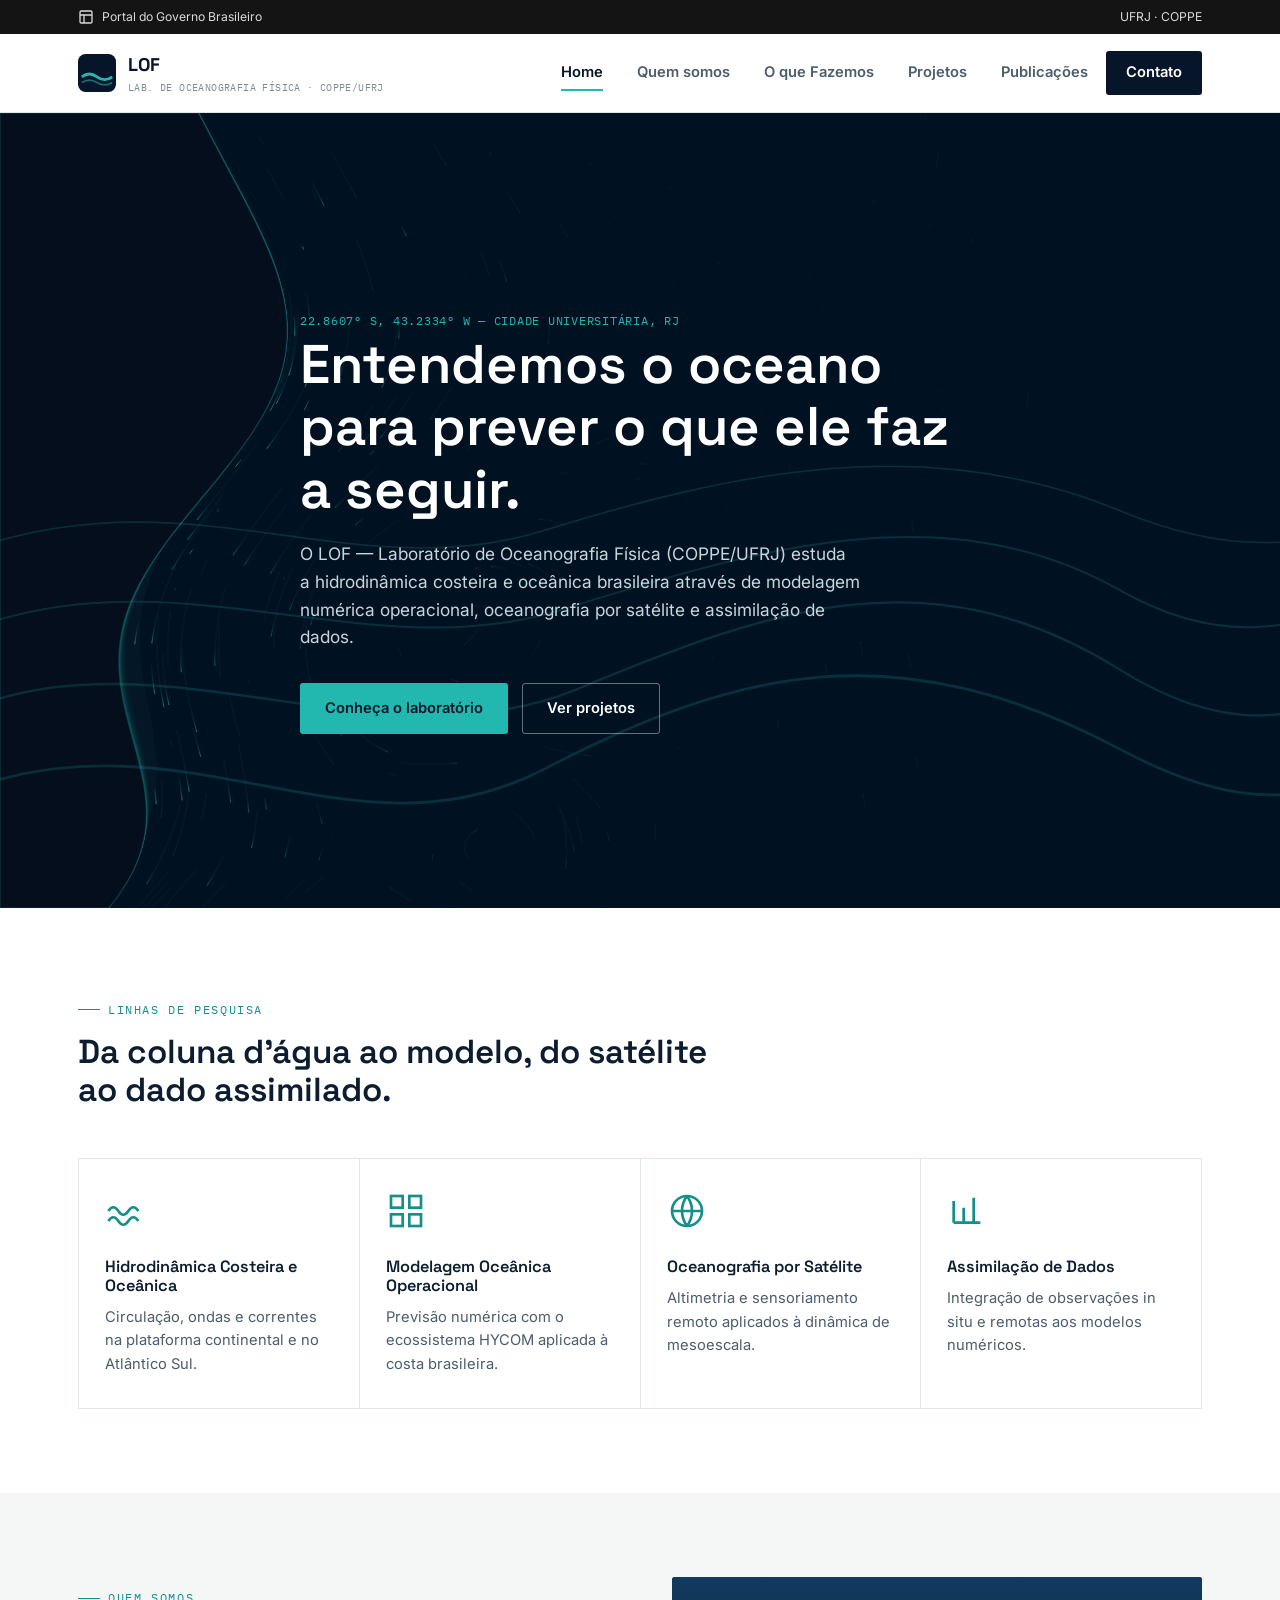
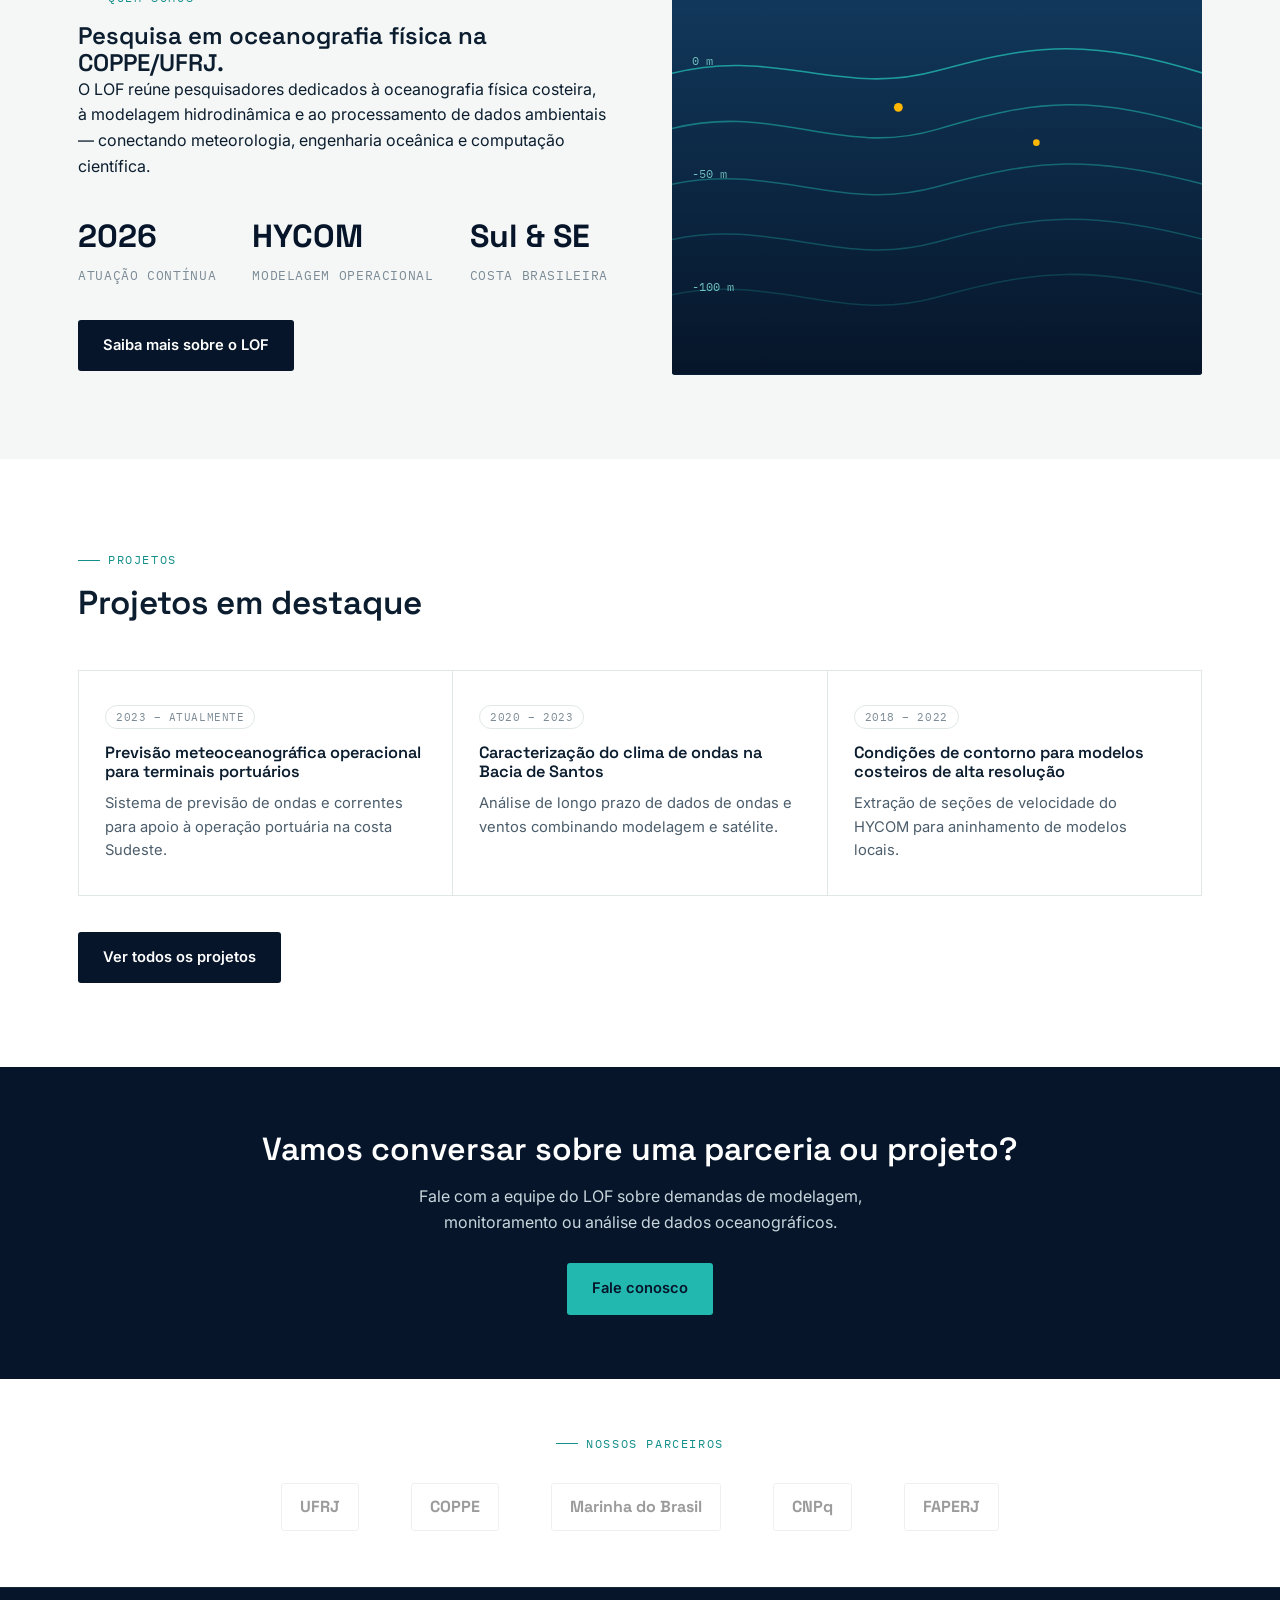
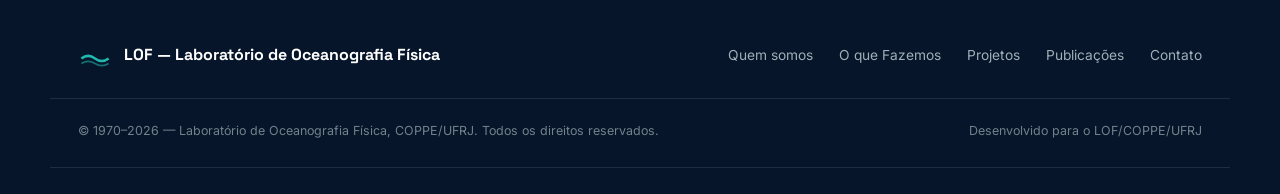
==== index.html @ 7132e327 "Initial commit of main website files" ====
<!DOCTYPE html>
<html lang="pt-BR">
<head>
  <meta charset="UTF-8" />
  <meta name="viewport" content="width=device-width, initial-scale=1.0" />
  <link rel="icon" href="data:image/svg+xml,%3Csvg xmlns='http://www.w3.org/2000/svg' viewBox='0 0 100 100'%3E%3Crect width='100' height='100' rx='16' fill='%23061529'/%3E%3Cpath d='M10 60 Q30 45 50 60 T90 60' stroke='%2322b8b0' stroke-width='7' fill='none'/%3E%3Cpath d='M10 75 Q30 62 50 75 T90 75' stroke='%2322b8b0' stroke-width='5' fill='none' opacity='.6'/%3E%3C/svg%3E" />
  <link rel="preconnect" href="https://fonts.googleapis.com">
  <link rel="preconnect" href="https://fonts.gstatic.com" crossorigin>
  <link href="https://fonts.googleapis.com/css2?family=Space+Grotesk:wght@500;600;700&family=Inter:wght@400;500;600&family=IBM+Plex+Mono:wght@400;500&display=swap" rel="stylesheet">
  <link rel="stylesheet" href="styles.css" />
  <title>LOF &mdash; Laborat&oacute;rio de Oceanografia F&iacute;sica | COPPE/UFRJ</title>
  <meta name="description" content="LOF - Laborat&oacute;rio de Oceanografia F&iacute;sica da COPPE/UFRJ: hidrodin&acirc;mica costeira, modelagem HYCOM, altimetria por sat&eacute;lite e assimila&ccedil;&atilde;o de dados." />
</head>
<body>
  <div class="gov-bar">
    <div class="container">
      <a href="https://www.gov.br/pt-br" target="_blank" rel="noopener">
        <svg viewBox="0 0 24 24" fill="none" stroke="currentColor" stroke-width="2"><rect x="3" y="3" width="18" height="18" rx="2"/><path d="M3 9h18M9 21V9"/></svg>
        Portal do Governo Brasileiro
      </a>
      <span>UFRJ &middot; COPPE</span>
    </div>
  </div>
  <header class="navbar">
    <div class="container">
      <a href="index.html" class="brand">
        <svg class="mark" viewBox="0 0 40 40" fill="none" xmlns="http://www.w3.org/2000/svg">
        <rect width="40" height="40" rx="8" fill="#061529"/>
        <path d="M4 24 Q12 18 20 24 T36 24" stroke="#22b8b0" stroke-width="3" fill="none"/>
        <path d="M4 30 Q12 25 20 30 T36 30" stroke="#22b8b0" stroke-width="2" fill="none" opacity=".55"/>
      </svg>
        <span>LOF<small>Lab. de Oceanografia Física &middot; COPPE/UFRJ</small></span>
      </a>
      <nav class="nav-links" id="nav-links">
        <a href="index.html" class="active">Home</a>
        <a href="quem-somos.html">Quem somos</a>
        <a href="o-que-fazemos.html">O que Fazemos</a>
        <a href="projetos.html">Projetos</a>
        <a href="publicacoes.html">Publicações</a>
        <a href="#" class="nav-cta" data-open-contact>Contato</a>
      </nav>
      <button class="menu-toggle" id="menu-toggle" aria-label="Abrir menu" aria-expanded="false">
        <span></span><span></span><span></span>
      </button>
    </div>
  </header>
  <section class="hero">
    <canvas data-current-field aria-hidden="true"></canvas>
    <svg class="contours" viewBox="0 0 800 400" preserveAspectRatio="none" xmlns="http://www.w3.org/2000/svg">
        <path d="M-20 340 C 120 300, 220 380, 340 330 S 560 260, 700 320 S 860 300, 900 330" stroke="#22b8b0" stroke-width="1.4" fill="none"/>
        <path d="M-20 300 C 100 260, 240 330, 360 290 S 580 220, 700 280 S 860 260, 900 290" stroke="#22b8b0" stroke-width="1.2" fill="none"/>
        <path d="M-20 260 C 110 220, 230 280, 350 250 S 590 190, 700 240 S 860 220, 900 250" stroke="#22b8b0" stroke-width="1" fill="none"/>
        <path d="M-20 220 C 120 180, 220 240, 340 210 S 580 160, 700 200 S 860 190, 900 210" stroke="#22b8b0" stroke-width=".8" fill="none"/>
      </svg>
    <div class="container">
      <div class="hero-inner">
        <span class="coord">22.8607&deg; S, 43.2334&deg; W &mdash; CIDADE UNIVERSIT&Aacute;RIA, RJ</span>
        <h1>Entendemos o oceano para prever o que ele faz a seguir.</h1>
        <p class="lead">O LOF &mdash; Laborat&oacute;rio de Oceanografia F&iacute;sica (COPPE/UFRJ) estuda a hidrodin&acirc;mica costeira e oce&acirc;nica brasileira atrav&eacute;s de modelagem num&eacute;rica operacional, oceanografia por sat&eacute;lite e assimila&ccedil;&atilde;o de dados.</p>
        <div class="btn-row">
          <a href="quem-somos.html" class="btn btn-primary">Conhe&ccedil;a o laborat&oacute;rio</a>
          <a href="projetos.html" class="btn btn-ghost">Ver projetos</a>
        </div>
      </div>
    </div>
  </section>

  <section>
    <div class="container">
      <div class="section-head">
        <span class="eyebrow">Linhas de pesquisa</span>
        <h2>Da coluna d&rsquo;&aacute;gua ao modelo, do sat&eacute;lite ao dado assimilado.</h2>
      </div>
      <div class="grid">
        <div class="card">
          <svg class="icon" viewBox="0 0 24 24" fill="none" stroke="currentColor" stroke-width="1.6"><path d="M2 12c2-3 4-3 6 0s4 3 6 0 4-3 6 0"/><path d="M2 18c2-3 4-3 6 0s4 3 6 0 4-3 6 0"/></svg>
          <h3>Hidrodin&acirc;mica Costeira e Oce&acirc;nica</h3>
          <p>Circula&ccedil;&atilde;o, ondas e correntes na plataforma continental e no Atl&acirc;ntico Sul.</p>
        </div>
        <div class="card">
          <svg class="icon" viewBox="0 0 24 24" fill="none" stroke="currentColor" stroke-width="1.6"><rect x="3" y="3" width="7" height="7"/><rect x="14" y="3" width="7" height="7"/><rect x="3" y="14" width="7" height="7"/><rect x="14" y="14" width="7" height="7"/></svg>
          <h3>Modelagem Oce&acirc;nica Operacional</h3>
          <p>Previs&atilde;o num&eacute;rica com o ecossistema HYCOM aplicada &agrave; costa brasileira.</p>
        </div>
        <div class="card">
          <svg class="icon" viewBox="0 0 24 24" fill="none" stroke="currentColor" stroke-width="1.6"><circle cx="12" cy="12" r="9"/><path d="M3 12h18M12 3a15 15 0 0 1 0 18M12 3a15 15 0 0 0 0 18"/></svg>
          <h3>Oceanografia por Sat&eacute;lite</h3>
          <p>Altimetria e sensoriamento remoto aplicados &agrave; din&acirc;mica de mesoescala.</p>
        </div>
        <div class="card">
          <svg class="icon" viewBox="0 0 24 24" fill="none" stroke="currentColor" stroke-width="1.6"><path d="M4 19V6M10 19V10M16 19V4M4 19h16"/></svg>
          <h3>Assimila&ccedil;&atilde;o de Dados</h3>
          <p>Integra&ccedil;&atilde;o de observa&ccedil;&otilde;es in situ e remotas aos modelos num&eacute;ricos.</p>
        </div>
      </div>
    </div>
  </section>

  <section class="section-alt">
    <div class="container">
      <div class="split">
        <div>
          <span class="eyebrow">Quem somos</span>
          <h2>Pesquisa em oceanografia f&iacute;sica na COPPE/UFRJ.</h2>
          <p>O LOF re&uacute;ne pesquisadores dedicados &agrave; oceanografia f&iacute;sica costeira, &agrave; modelagem hidrodin&acirc;mica e ao processamento de dados ambientais &mdash; conectando meteorologia, engenharia oce&acirc;nica e computa&ccedil;&atilde;o cient&iacute;fica.</p>
          <div class="stat-row">
            <div class="stat"><b data-year>2026</b><span>Atua&ccedil;&atilde;o cont&iacute;nua</span></div>
            <div class="stat"><b>HYCOM</b><span>Modelagem operacional</span></div>
            <div class="stat"><b>Sul &amp; SE</b><span>Costa Brasileira</span></div>
          </div>
          <div class="btn-row" style="margin-top:32px;">
            <a href="quem-somos.html" class="btn btn-dark">Saiba mais sobre o LOF</a>
          </div>
        </div>
        <div class="depth-figure"><svg viewBox="0 0 480 360" xmlns="http://www.w3.org/2000/svg">
        <defs>
          <linearGradient id="depthGrad" x1="0" y1="0" x2="0" y2="1">
            <stop offset="0" stop-color="#123a5e"/>
            <stop offset="1" stop-color="#061529"/>
          </linearGradient>
        </defs>
        <rect width="480" height="360" fill="url(#depthGrad)"/>
        <g fill="none" stroke="#22b8b0" stroke-width="1.4" opacity=".8">
          <path d="M-10 90 C 90 60,150 110,240 85 S 380 55,490 90"/>
          <path d="M-10 140 C 90 110,150 165,240 138 S 380 105,490 140" opacity=".7"/>
          <path d="M-10 190 C 90 165,150 215,240 190 S 380 160,490 190" opacity=".55"/>
          <path d="M-10 240 C 90 215,150 265,240 240 S 380 210,490 240" opacity=".4"/>
          <path d="M-10 290 C 90 265,150 315,240 290 S 380 260,490 290" opacity=".28"/>
        </g>
        <g fill="#ffb703">
          <circle cx="205" cy="118" r="4"/>
          <circle cx="330" cy="150" r="3"/>
        </g>
        <g font-family="IBM Plex Mono, monospace" font-size="11" fill="#7fd8d2" opacity=".85">
          <text x="18" y="80">0 m</text>
          <text x="18" y="182">-50 m</text>
          <text x="18" y="284">-100 m</text>
        </g>
      </svg></div>
      </div>
    </div>
  </section>

  <section>
    <div class="container">
      <div class="section-head">
        <span class="eyebrow">Projetos</span>
        <h2>Projetos em destaque</h2>
      </div>
      <div class="grid grid-3">
        <div class="card">
          <span class="tag">2023 &ndash; atualmente</span>
          <h3 style="margin-top:16px;">Previs&atilde;o meteoceanogr&aacute;fica operacional para terminais portu&aacute;rios</h3>
          <p>Sistema de previs&atilde;o de ondas e correntes para apoio &agrave; opera&ccedil;&atilde;o portu&aacute;ria na costa Sudeste.</p>
        </div>
        <div class="card">
          <span class="tag">2020 &ndash; 2023</span>
          <h3 style="margin-top:16px;">Caracteriza&ccedil;&atilde;o do clima de ondas na Bacia de Santos</h3>
          <p>An&aacute;lise de longo prazo de dados de ondas e ventos combinando modelagem e sat&eacute;lite.</p>
        </div>
        <div class="card">
          <span class="tag">2018 &ndash; 2022</span>
          <h3 style="margin-top:16px;">Condi&ccedil;&otilde;es de contorno para modelos costeiros de alta resolu&ccedil;&atilde;o</h3>
          <p>Extra&ccedil;&atilde;o de se&ccedil;&otilde;es de velocidade do HYCOM para aninhamento de modelos locais.</p>
        </div>
      </div>
      <div class="btn-row" style="margin-top:36px;">
        <a href="projetos.html" class="btn btn-dark">Ver todos os projetos</a>
      </div>
    </div>
  </section>

  <section class="cta-band">
    <div class="container">
      <h2>Vamos conversar sobre uma parceria ou projeto?</h2>
      <p>Fale com a equipe do LOF sobre demandas de modelagem, monitoramento ou an&aacute;lise de dados oceanogr&aacute;ficos.</p>
      <div class="btn-row">
        <a href="#" class="btn btn-primary" data-open-contact>Fale conosco</a>
      </div>
    </div>
  </section>

  <section class="partners">
    <div class="container">
      <span class="eyebrow">Nossos parceiros</span>
      <div class="partner-row">
        <span class="plogo">UFRJ</span>
        <span class="plogo">COPPE</span>
        <span class="plogo">Marinha do Brasil</span>
        <span class="plogo">CNPq</span>
        <span class="plogo">FAPERJ</span>
      </div>
    </div>
  </section>
  <footer class="footer">
    <div class="container">
      <a href="index.html" class="flogo">
        <svg class="mark" viewBox="0 0 40 40" fill="none" xmlns="http://www.w3.org/2000/svg">
        <rect width="40" height="40" rx="8" fill="#061529"/>
        <path d="M4 24 Q12 18 20 24 T36 24" stroke="#22b8b0" stroke-width="3" fill="none"/>
        <path d="M4 30 Q12 25 20 30 T36 30" stroke="#22b8b0" stroke-width="2" fill="none" opacity=".55"/>
      </svg>
        LOF &mdash; Laboratório de Oceanografia Física
      </a>
      <nav class="footer-links">
        <a href="quem-somos.html">Quem somos</a>
        <a href="o-que-fazemos.html">O que Fazemos</a>
        <a href="projetos.html">Projetos</a>
        <a href="publicacoes.html">Publicações</a>
        <a href="#" data-open-contact>Contato</a>
      </nav>
    </div>
    <div class="container footer-bottom">
      <span>&copy; 1970&ndash;<span data-year>2026</span> &mdash; Laboratório de Oceanografia Física, COPPE/UFRJ. Todos os direitos reservados.</span>
      <span>Desenvolvido para o LOF/COPPE/UFRJ</span>
    </div>
  </footer>
  <div class="drawer-backdrop" id="drawer-backdrop"></div>
  <aside class="drawer" id="contact-drawer" role="dialog" aria-modal="true" aria-labelledby="drawer-title">
    <div class="drawer-scroll">
      <div class="drawer-header">
        <h2 id="drawer-title">Fale Conosco</h2>
        <button type="button" class="drawer-close" id="drawer-close" aria-label="Fechar contato"><svg viewBox="0 0 24 24" fill="none" stroke="currentColor" stroke-width="1.8"><path d="M6 6l12 12M18 6L6 18"/></svg></button>
      </div>

      <div class="drawer-body">
        <div class="contact-line"><svg viewBox="0 0 24 24" fill="none" stroke="currentColor" stroke-width="1.8"><path d="M3 6h18v12H3z"/><path d="M3 7l9 6 9-6"/></svg><span>lof@oceanica.ufrj.br</span></div>
        <div class="contact-line"><svg viewBox="0 0 24 24" fill="none" stroke="currentColor" stroke-width="1.8"><path d="M6 3h4l2 5-2.5 1.5a11 11 0 0 0 5 5L16 12l5 2v4a2 2 0 0 1-2 2A16 16 0 0 1 4 5a2 2 0 0 1 2-2z"/></svg><span>+55 21 XXXXX-XXXX</span></div>
        <div class="contact-line"><svg viewBox="0 0 24 24" fill="none" stroke="currentColor" stroke-width="1.8"><path d="M12 21s7-7.2 7-12a7 7 0 1 0-14 0c0 4.8 7 12 7 12z"/><circle cx="12" cy="9" r="2.4"/></svg><span>Av. Athos da Silveira Ramos, Centro de Tecnologia, Bloco C, Sala 209 Mezanino &ndash; Cidade Universit&aacute;ria &ndash; Ilha do Fund&atilde;o<br/>Rio de Janeiro / RJ &ndash; Brasil &ndash; CEP 21941-611</span></div>

        <div class="map-embed-wrap">
          <iframe class="map-embed" loading="lazy" referrerpolicy="no-referrer-when-downgrade"
            src="https://www.google.com/maps?q=COPPE+UFRJ+Cidade+Universit%C3%A1ria+Ilha+do+Fund%C3%A3o+Rio+de+Janeiro&output=embed"
            title="Mapa de localiza&ccedil;&atilde;o do LOF &mdash; COPPE/UFRJ"></iframe>
        </div>
        OBS: TEM QUE CRIAR O LOF NO GOOGLE MAPS.

        <div class="drawer-partners">
          <span class="eyebrow">Nossos parceiros</span>
          <div class="partner-row">
            <span class="plogo">UFRJ</span>
            <span class="plogo">COPPE</span>
            <span class="plogo">Marinha</span>
            <span class="plogo">CNPq</span>
            <span class="plogo">FAPERJ</span>
          </div>
        </div>
      </div>
    </div>
  </aside>
  <script src="script.js"></script>
</body>
</html>
---- styles.css ----
/* =========================================================
   LOF — Laboratório de Oceanografia Física — COPPE/UFRJ
   Design tokens
   ========================================================= */
:root{
  /* palette */
  --c-abyss:      #061529;   /* deep ocean — hero / footer bg */
  --c-deep:       #0e2a47;   /* secondary dark */
  --c-deep-2:     #123a5e;
  --c-current:    #22b8b0;   /* teal current accent */
  --c-current-dk: #148f8a;
  --c-buoy:       #ffb703;   /* amber, sparing use */
  --c-foam:       #f5f7f6;   /* light section bg */
  --c-paper:      #ffffff;
  --c-line:       #e1e7e6;
  --c-ink:        #0b1d2e;
  --c-ink-soft:   #4c5d6b;
  --c-ink-faint:  #7c8b96;

  /* type */
  --f-display: 'Space Grotesk', 'Segoe UI', sans-serif;
  --f-body:    'Inter', 'Segoe UI', sans-serif;
  --f-mono:    'IBM Plex Mono', 'Courier New', monospace;

  --radius: 3px;
  --maxw: 1180px;
}

*,*::before,*::after{ box-sizing:border-box; }
html{ scroll-behavior:smooth; }
body{
  margin:0;
  font-family:var(--f-body);
  color:var(--c-ink);
  background:var(--c-paper);
  -webkit-font-smoothing:antialiased;
  line-height:1.6;
}
img{ max-width:100%; display:block; }
a{ color:inherit; text-decoration:none; }
ul{ margin:0; padding:0; list-style:none; }
h1,h2,h3,h4{ font-family:var(--f-display); margin:0; line-height:1.15; font-weight:600; }
p{ margin:0 0 1em; }
.container{ max-width:var(--maxw); margin:0 auto; padding:0 28px; }

.eyebrow{
  font-family:var(--f-mono);
  font-size:.72rem;
  letter-spacing:.14em;
  text-transform:uppercase;
  color:var(--c-current-dk);
  display:inline-flex;
  align-items:center;
  gap:8px;
  margin-bottom:14px;
}
.eyebrow::before{
  content:"";
  width:22px; height:1px;
  background:var(--c-current-dk);
  display:inline-block;
}

/* focus visibility */
a:focus-visible, button:focus-visible, input:focus-visible, textarea:focus-visible{
  outline:2px solid var(--c-current);
  outline-offset:2px;
}
@media (prefers-reduced-motion: reduce){
  *{ animation-duration:0.001ms !important; animation-iteration-count:1 !important; transition-duration:0.001ms !important; scroll-behavior:auto !important; }
}

/* =========================================================
   Barra de governo
   ========================================================= */
.gov-bar{
  background:#141414;
  color:#d9d9d9;
  font-size:.76rem;
}
.gov-bar .container{
  display:flex;
  align-items:center;
  justify-content:space-between;
  height:34px;
}
.gov-bar a{ color:#d9d9d9; display:flex; align-items:center; gap:8px; }
.gov-bar a:hover{ color:#fff; }
.gov-bar svg{ width:16px; height:16px; }

/* =========================================================
   Navbar
   ========================================================= */
.navbar{
  background:var(--c-paper);
  border-bottom:1px solid var(--c-line);
  position:sticky; top:0; z-index:50;
}
.navbar .container{
  display:flex;
  align-items:center;
  justify-content:space-between;
  height:78px;
}
.brand{
  display:flex; align-items:center; gap:12px;
  font-family:var(--f-display); font-weight:700; font-size:1.15rem;
  color:var(--c-abyss);
}
.brand .mark{
  width:38px; height:38px; flex:none;
}
.brand small{
  display:block;
  font-family:var(--f-mono);
  font-weight:400;
  font-size:.62rem;
  letter-spacing:.04em;
  color:var(--c-ink-faint);
  text-transform:uppercase;
}
.nav-links{
  display:flex; align-items:center; gap:2px;
}
.nav-links a{
  font-family:var(--f-body);
  font-weight:600;
  font-size:.92rem;
  color:var(--c-ink-soft);
  padding:10px 16px;
  border-radius:var(--radius);
  position:relative;
}
.nav-links a:hover{ color:var(--c-abyss); }
.nav-links a.active{ color:var(--c-abyss); }
.nav-links a.active::after{
  content:"";
  position:absolute; left:16px; right:16px; bottom:4px;
  height:2px; background:var(--c-current);
}
.nav-cta{
  background:var(--c-abyss);
  color:#fff !important;
  padding:10px 20px !important;
  border-radius:var(--radius);
}
.nav-cta:hover{ background:var(--c-current-dk); color:#fff; }

.menu-toggle{
  display:none;
  background:none; border:none; cursor:pointer;
  width:40px; height:40px;
  flex-direction:column; align-items:center; justify-content:center; gap:5px;
}
.menu-toggle span{
  width:22px; height:2px; background:var(--c-abyss); display:block;
  transition:transform .25s ease, opacity .25s ease;
}
.menu-toggle.open span:nth-child(1){ transform:translateY(7px) rotate(45deg); }
.menu-toggle.open span:nth-child(2){ opacity:0; }
.menu-toggle.open span:nth-child(3){ transform:translateY(-7px) rotate(-45deg); }

@media (max-width:900px){
  .menu-toggle{ display:flex; }
  .nav-links{
    position:fixed; inset:78px 0 0 0;
    background:var(--c-paper);
    flex-direction:column; align-items:stretch;
    padding:12px 20px 30px;
    gap:0;
    transform:translateY(-8px);
    opacity:0; visibility:hidden;
    transition:opacity .2s ease, transform .2s ease, visibility .2s;
    overflow-y:auto;
    border-top:1px solid var(--c-line);
  }
  .nav-links.open{ opacity:1; visibility:visible; transform:translateY(0); }
  .nav-links a{ padding:16px 4px; border-bottom:1px solid var(--c-line); font-size:1.02rem; }
  .nav-cta{ margin-top:14px; text-align:center; }
}

/* =========================================================
   Hero (canvas current field)
   ========================================================= */
.hero{
  position:relative;
  background:var(--c-abyss);
  color:#fff;
  overflow:hidden;
  min-height:560px;
  display:flex;
  align-items:center;
}
.hero canvas{
  position:absolute; inset:0;
  width:100%; height:100%;
  opacity:.85;
}
.hero .contours{
  position:absolute; inset:0;
  width:100%; height:100%;
  opacity:.18;
  pointer-events:none;
}
.hero .current-label{
  position:absolute;
  left:14%;
  top:18%;
  z-index:2;
  writing-mode:vertical-rl;
  text-orientation:mixed;
  transform:rotate(180deg);
  font-family:var(--f-mono);
  font-size:.68rem;
  letter-spacing:.28em;
  text-transform:uppercase;
  color:rgba(127,216,210,.6);
  pointer-events:none;
  white-space:nowrap;
}
.hero .current-label::after{
  content:"";
  display:inline-block;
  width:1px; height:34px;
  background:rgba(127,216,210,.5);
  margin-top:8px;
}
@media (max-width:760px){
  .hero .current-label{ display:none; }
}
.hero-inner{
  position:relative; z-index:2;
  padding:110px 0 90px;
  max-width:680px;
}
.hero h1{
  font-size:clamp(2.1rem, 4.4vw, 3.4rem);
  margin-bottom:20px;
}
.hero p.lead{
  font-size:1.08rem;
  color:#c9d6dd;
  max-width:560px;
  margin-bottom:32px;
}
.hero .coord{
  font-family:var(--f-mono);
  font-size:.78rem;
  color:var(--c-current);
  letter-spacing:.06em;
}
.btn-row{ display:flex; gap:14px; flex-wrap:wrap; }
.btn{
  display:inline-flex; align-items:center; gap:8px;
  font-family:var(--f-body); font-weight:600; font-size:.92rem;
  padding:13px 24px; border-radius:var(--radius);
  border:1px solid transparent;
  cursor:pointer;
  transition:background .2s ease, color .2s ease, border-color .2s ease, transform .15s ease;
}
.btn-primary{ background:var(--c-current); color:var(--c-abyss); }
.btn-primary:hover{ background:#3fd0c7; transform:translateY(-1px); }
.btn-ghost{ border-color:rgba(255,255,255,.4); color:#fff; }
.btn-ghost:hover{ border-color:#fff; background:rgba(255,255,255,.08); }
.btn-dark{ background:var(--c-abyss); color:#fff; }
.btn-dark:hover{ background:var(--c-current-dk); }

/* generic page hero (interior pages) */
.page-hero{
  background:var(--c-abyss);
  color:#fff;
  padding:70px 0 56px;
  position:relative;
  overflow:hidden;
}
.page-hero .contours{ position:absolute; inset:0; opacity:.16; pointer-events:none; }
.page-hero .container{ position:relative; z-index:2; }
.page-hero h1{ font-size:clamp(1.8rem, 3.4vw, 2.6rem); margin-bottom:10px; }
.page-hero p{ color:#c9d6dd; max-width:620px; margin-bottom:0; }

/* =========================================================
   Sections
   ========================================================= */
section{ padding:84px 0; }
.section-alt{ background:var(--c-foam); }
.section-head{ max-width:640px; margin-bottom:48px; }
.section-head h2{ font-size:clamp(1.5rem,2.6vw,2.1rem); }

/* research lines / cards grid */
.grid{
  display:grid;
  grid-template-columns:repeat(4, 1fr);
  gap:1px;
  background:var(--c-line);
  border:1px solid var(--c-line);
}
.grid-3{ grid-template-columns:repeat(3,1fr); }
.grid-2{ grid-template-columns:repeat(2,1fr); }
.card{
  background:var(--c-paper);
  padding:32px 26px;
  transition:background .2s ease;
}
.card:hover{ background:var(--c-foam); }
.card .icon{
  width:40px; height:40px;
  margin-bottom:20px;
  color:var(--c-current-dk);
}
.card h3{ font-size:1.02rem; margin-bottom:10px; }
.card p{ color:var(--c-ink-soft); font-size:.92rem; margin-bottom:0; }
@media (max-width:900px){ .grid{ grid-template-columns:repeat(2,1fr); } }
@media (max-width:600px){ .grid{ grid-template-columns:1fr; } }

/* about split */
.split{
  display:grid; grid-template-columns:1fr 1fr; gap:64px; align-items:center;
}
@media (max-width:860px){ .split{ grid-template-columns:1fr; gap:36px; } }
.stat-row{ display:flex; gap:36px; margin-top:32px; flex-wrap:wrap; }
.stat b{ display:block; font-family:var(--f-display); font-size:2rem; color:var(--c-abyss); }
.stat span{ font-size:.8rem; color:var(--c-ink-faint); font-family:var(--f-mono); text-transform:uppercase; letter-spacing:.05em; }

.depth-figure{
  position:relative;
  background:var(--c-deep);
  border-radius:var(--radius);
  min-height:360px;
  overflow:hidden;
}
.depth-figure svg{ width:100%; height:100%; display:block; }

/* timeline for "quem somos" */
.timeline{ border-left:2px solid var(--c-line); padding-left:28px; }
.timeline-item{ position:relative; padding-bottom:34px; }
.timeline-item:last-child{ padding-bottom:0; }
.timeline-item::before{
  content:""; position:absolute; left:-34px; top:4px;
  width:10px; height:10px; border-radius:50%;
  background:var(--c-current); border:2px solid var(--c-paper); outline:2px solid var(--c-current);
}
.timeline-item .yr{ font-family:var(--f-mono); font-size:.78rem; color:var(--c-current-dk); }
.timeline-item h4{ font-size:1.02rem; margin:4px 0 6px; }
.timeline-item p{ color:var(--c-ink-soft); font-size:.92rem; margin:0; }

/* team */
.team-grid{
  display:grid; grid-template-columns:repeat(3,1fr); gap:28px;
}
@media (max-width:820px){ .team-grid{ grid-template-columns:repeat(2,1fr); } }
@media (max-width:560px){ .team-grid{ grid-template-columns:1fr; } }
.member{ border:1px solid var(--c-line); padding:22px; border-radius:var(--radius); }
.member .avatar{
  width:56px; height:56px; border-radius:50%;
  background:var(--c-deep-2); color:#fff;
  display:flex; align-items:center; justify-content:center;
  font-family:var(--f-display); font-weight:700;
  margin-bottom:16px;
}
.member h4{ font-size:1rem; margin-bottom:2px; }
.member .role{ font-family:var(--f-mono); font-size:.72rem; color:var(--c-current-dk); text-transform:uppercase; letter-spacing:.05em; margin-bottom:10px; display:block; }
.member p{ font-size:.88rem; color:var(--c-ink-soft); margin:0; }

/* projects */
.filter-row{ display:flex; gap:10px; flex-wrap:wrap; margin-bottom:36px; }
.filter-btn{
  font-family:var(--f-mono); font-size:.76rem; text-transform:uppercase; letter-spacing:.04em;
  padding:9px 16px; border:1px solid var(--c-line); border-radius:20px;
  background:var(--c-paper); cursor:pointer; color:var(--c-ink-soft);
  transition:all .15s ease;
}
.filter-btn:hover{ border-color:var(--c-current-dk); color:var(--c-abyss); }
.filter-btn.active{ background:var(--c-abyss); border-color:var(--c-abyss); color:#fff; }

.project-list{ display:flex; flex-direction:column; }
.project-row{
  display:grid; grid-template-columns:120px 1fr auto; gap:24px; align-items:center;
  padding:26px 0; border-bottom:1px solid var(--c-line);
}
.project-row:first-child{ border-top:1px solid var(--c-line); }
.project-row .yr{ font-family:var(--f-mono); color:var(--c-current-dk); font-size:.86rem; }
.project-row h4{ font-size:1.05rem; margin-bottom:6px; }
.project-row p{ color:var(--c-ink-soft); font-size:.88rem; margin:0; }
.tag{
  font-family:var(--f-mono); font-size:.68rem; text-transform:uppercase; letter-spacing:.05em;
  color:var(--c-ink-faint); border:1px solid var(--c-line); border-radius:20px; padding:4px 10px;
  white-space:nowrap;
}
@media (max-width:760px){
  .project-row{ grid-template-columns:1fr; gap:8px; }
  .project-row .tag{ justify-self:start; }
}

/* publications */
.pub-search{
  display:flex; gap:10px; margin-bottom:30px; flex-wrap:wrap;
}
.pub-search input{
  flex:1; min-width:220px;
  font-family:var(--f-body); font-size:.94rem;
  padding:12px 16px; border:1px solid var(--c-line); border-radius:var(--radius);
}
.pub-list{ display:flex; flex-direction:column; gap:0; }
.pub-item{
  padding:22px 0; border-bottom:1px solid var(--c-line);
  display:grid; grid-template-columns:70px 1fr; gap:22px;
}
.pub-item:first-child{ border-top:1px solid var(--c-line); }
.pub-item .yr{ font-family:var(--f-mono); font-size:1rem; color:var(--c-abyss); font-weight:600; }
.pub-item h4{ font-size:.98rem; margin-bottom:6px; }
.pub-item .authors{ font-size:.85rem; color:var(--c-ink-soft); margin-bottom:4px; }
.pub-item .venue{ font-size:.82rem; color:var(--c-ink-faint); font-style:italic; }
.pub-empty{ padding:40px 0; color:var(--c-ink-faint); font-family:var(--f-mono); font-size:.86rem; display:none; }
@media (max-width:560px){ .pub-item{ grid-template-columns:1fr; gap:6px; } }

/* CTA band */
.cta-band{
  background:var(--c-abyss); color:#fff; padding:64px 0; text-align:center;
}
.cta-band h2{ font-size:clamp(1.4rem,2.6vw,2rem); margin-bottom:16px; }
.cta-band p{ color:#c9d6dd; max-width:520px; margin:0 auto 28px; }
.cta-band .btn-row{ justify-content:center; }

/* =========================================================
   Contato (mirrors reference site)
   ========================================================= */
.contact-band{
  background:var(--c-abyss); color:#fff;
}
.contact-band .container{
  display:grid; grid-template-columns:1fr 1fr; gap:0;
}
@media (max-width:900px){ .contact-band .container{ grid-template-columns:1fr; } }
.contact-info{ padding:70px 40px 70px 0; }
@media (max-width:900px){ .contact-info{ padding:56px 0 20px; } }
.contact-info h2{ font-size:1.8rem; margin-bottom:30px; }
.contact-line{
  display:flex; align-items:flex-start; gap:16px; margin-bottom:24px;
  font-size:.96rem; color:#dbe4e8;
}
.contact-line svg{ flex:none; width:22px; height:22px; margin-top:2px; color:var(--c-current); }
.contact-form{ padding:70px 0 70px 40px; border-left:1px solid rgba(255,255,255,.12); }
@media (max-width:900px){ .contact-form{ padding:20px 0 56px; border-left:none; border-top:1px solid rgba(255,255,255,.12); } }
.form-row{ margin-bottom:18px; }
.form-row label{
  display:block; font-family:var(--f-mono); font-size:.72rem; letter-spacing:.05em;
  text-transform:uppercase; color:#9fb0b8; margin-bottom:8px;
}
.form-row input, .form-row textarea{
  width:100%; background:rgba(255,255,255,.06); border:1px solid rgba(255,255,255,.2);
  color:#fff; padding:12px 14px; font-family:var(--f-body); font-size:.94rem; border-radius:var(--radius);
}
.form-row input::placeholder, .form-row textarea::placeholder{ color:#7f92a0; }
.form-row input:focus, .form-row textarea:focus{ border-color:var(--c-current); outline:none; }
.form-status{ font-family:var(--f-mono); font-size:.8rem; margin-top:6px; min-height:1.2em; }
.form-status.ok{ color:var(--c-current); }
.form-status.err{ color:#ff8080; }

.map-embed{ height:340px; width:100%; border:0; filter:grayscale(.3) contrast(1.05); }
.map-embed-wrap{ border-top:1px solid var(--c-line); }

.partners{ padding:56px 0; text-align:center; }
.partners .eyebrow{ display:flex; justify-content:center; margin:0 auto 30px; }
.partner-row{
  display:flex; align-items:center; justify-content:center; gap:52px; flex-wrap:wrap;
  filter:grayscale(1); opacity:.6;
}
.partner-row .plogo{
  font-family:var(--f-display); font-weight:700; font-size:1rem; color:var(--c-ink-soft);
  border:1px solid var(--c-line); padding:10px 18px; border-radius:var(--radius);
}

/* =========================================================
   Painel de Contato (drawer sobreposto)
   Não é uma página — abre por cima do conteúdo atual e fecha
   sem navegação, preservando a posição de rolagem da página.
   ========================================================= */
.drawer-backdrop{
  position:fixed; inset:0;
  background:rgba(6,21,41,.55);
  z-index:90;
  opacity:0;
  visibility:hidden;
  pointer-events:none;
  transition:opacity .28s ease, visibility .28s ease;
}
.drawer-backdrop.open{ opacity:1; visibility:visible; pointer-events:auto; }

.drawer{
  position:fixed;
  top:0; right:0;
  height:100vh;
  width:min(460px, 92vw);
  background:var(--c-abyss);
  color:#fff;
  z-index:91;
  box-shadow:-18px 0 40px rgba(6,21,41,.35);
  transform:translateX(100%);
  transition:transform .32s cubic-bezier(.32,.72,0,1);
  display:flex;
  flex-direction:column;
  visibility:hidden;
}
.drawer.open{ transform:translateX(0); visibility:visible; }

.drawer-scroll{
  overflow-y:auto;
  height:100%;
  padding:0 34px 46px;
}
.drawer-header{
  position:sticky; top:0;
  background:var(--c-abyss);
  display:flex; align-items:center; justify-content:space-between;
  padding:26px 0 20px;
  border-bottom:1px solid rgba(255,255,255,.12);
  margin-bottom:26px;
  z-index:2;
}
.drawer-header h2{ font-size:1.35rem; }
.drawer-close{
  background:rgba(255,255,255,.08);
  border:1px solid rgba(255,255,255,.18);
  color:#fff;
  width:36px; height:36px;
  border-radius:50%;
  display:flex; align-items:center; justify-content:center;
  cursor:pointer;
  flex:none;
  transition:background .2s ease, transform .2s ease;
}
.drawer-close svg{ width:16px; height:16px; }
.drawer-close:hover{ background:var(--c-current-dk); transform:rotate(90deg); }

.drawer-body .contact-line{ margin-bottom:20px; }
.drawer-note{ font-family:var(--f-mono); font-size:.72rem; color:#7f92a0; margin:-4px 0 28px; }
.drawer-body form{ margin-bottom:34px; }
.drawer-body .map-embed-wrap{ border-top:none; border-radius:var(--radius); overflow:hidden; margin-bottom:34px; }
.drawer-body .map-embed{ height:200px; }
.drawer-partners{ text-align:left; padding-top:6px; border-top:1px solid rgba(255,255,255,.1); }
.drawer-partners .eyebrow{ color:var(--c-current); }
.drawer-partners .eyebrow::before{ background:var(--c-current); }
.drawer-partners .partner-row{ justify-content:flex-start; gap:14px; filter:none; opacity:1; }
.drawer-partners .plogo{ color:#c9d6dd; border-color:rgba(255,255,255,.18); font-size:.8rem; padding:7px 12px; }

@media (max-width:480px){
  .drawer-scroll{ padding:0 22px 36px; }
}

/* =========================================================
   Footer
   ========================================================= */
.footer{
  background:var(--c-abyss); color:#9fb0b8; padding:50px 0 26px;
  border-top:1px solid rgba(255,255,255,.08);
}
.footer .container{
  display:flex; justify-content:space-between; align-items:center; flex-wrap:wrap; gap:20px;
  padding-bottom:26px; border-bottom:1px solid rgba(255,255,255,.1);
}
.footer .flogo{ display:flex; align-items:center; gap:12px; color:#fff; font-family:var(--f-display); font-weight:700; }
.footer .flogo .mark{ width:34px; height:34px; }
.footer-links{ display:flex; gap:26px; flex-wrap:wrap; }
.footer-links a{ font-size:.86rem; color:#9fb0b8; }
.footer-links a:hover{ color:#fff; }
.footer-bottom{
  padding-top:22px; display:flex; justify-content:space-between; flex-wrap:wrap; gap:10px;
  font-size:.78rem; color:#71828c;
}
.footer-bottom .container{ border:none; padding:0; display:flex; justify-content:space-between; width:100%; flex-wrap:wrap; gap:10px; }

/* utility */
.text-center{ text-align:center; }
.mt-0{ margin-top:0; }
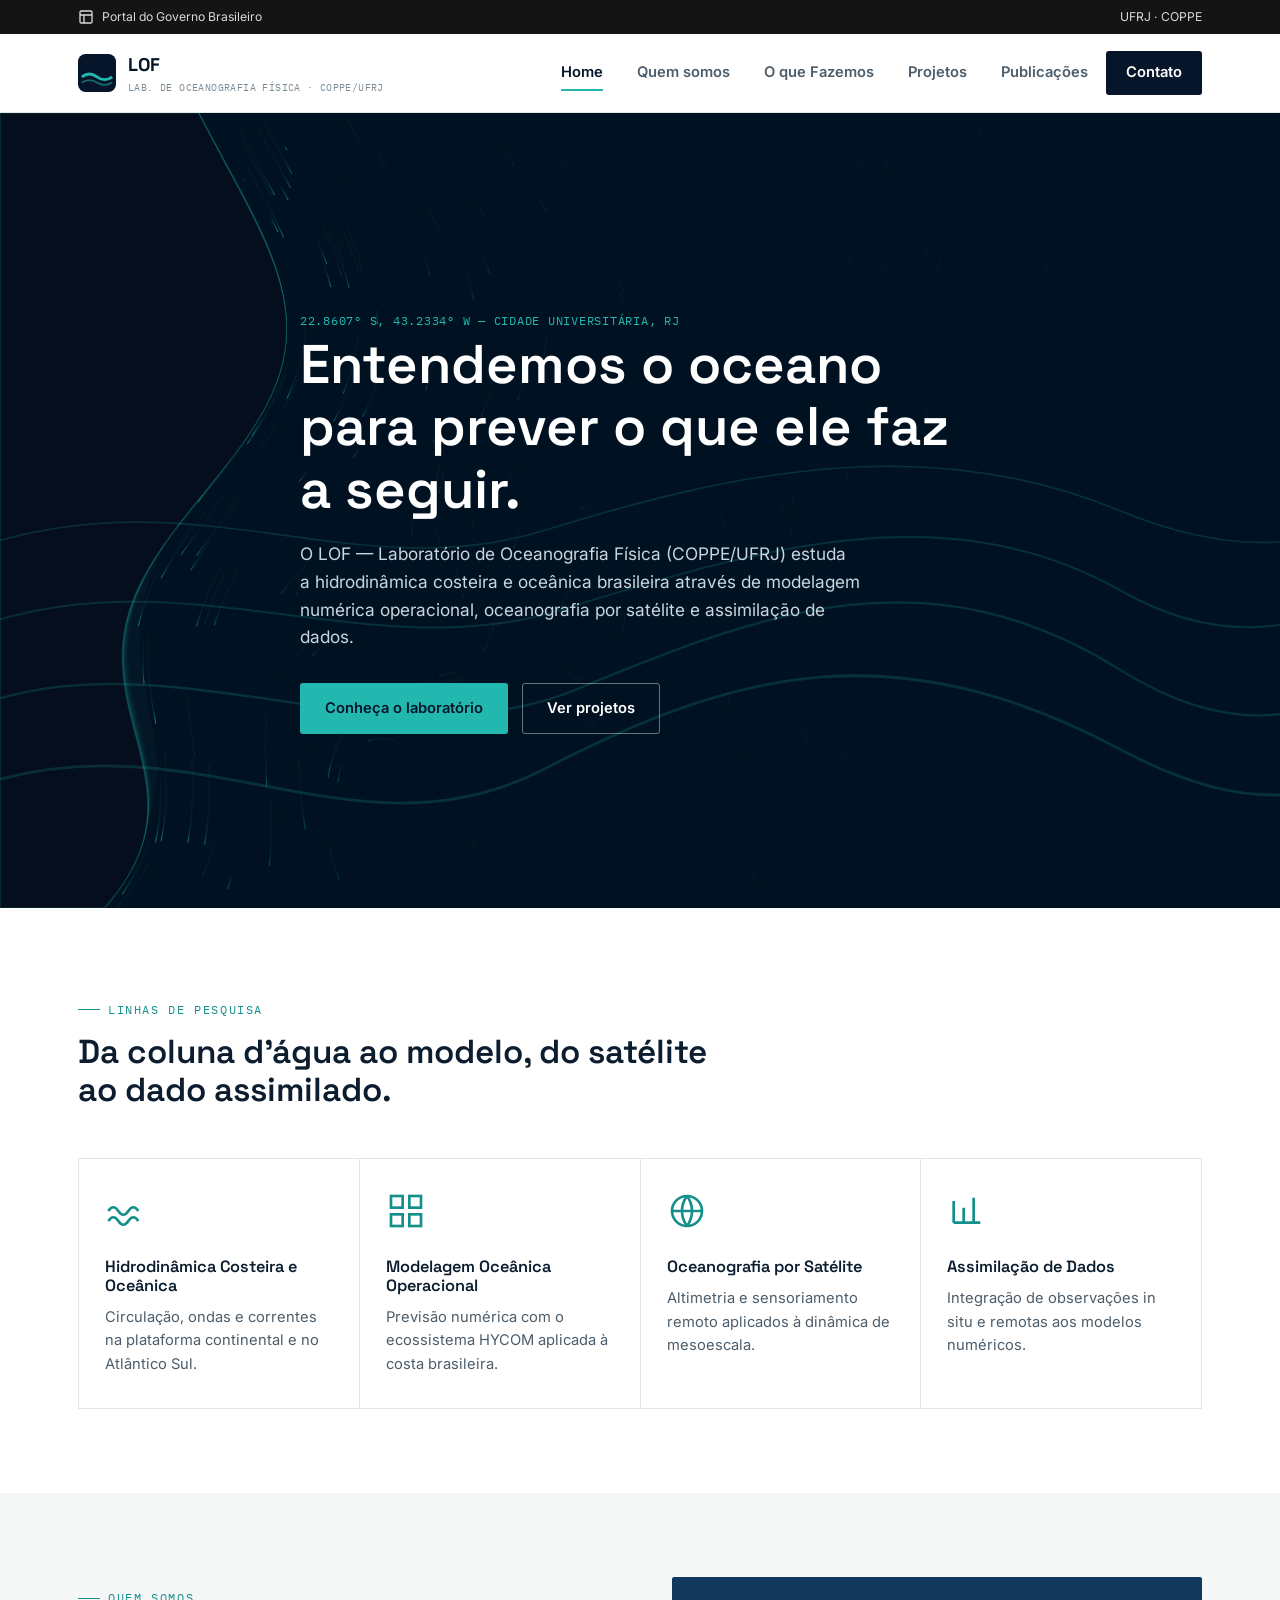
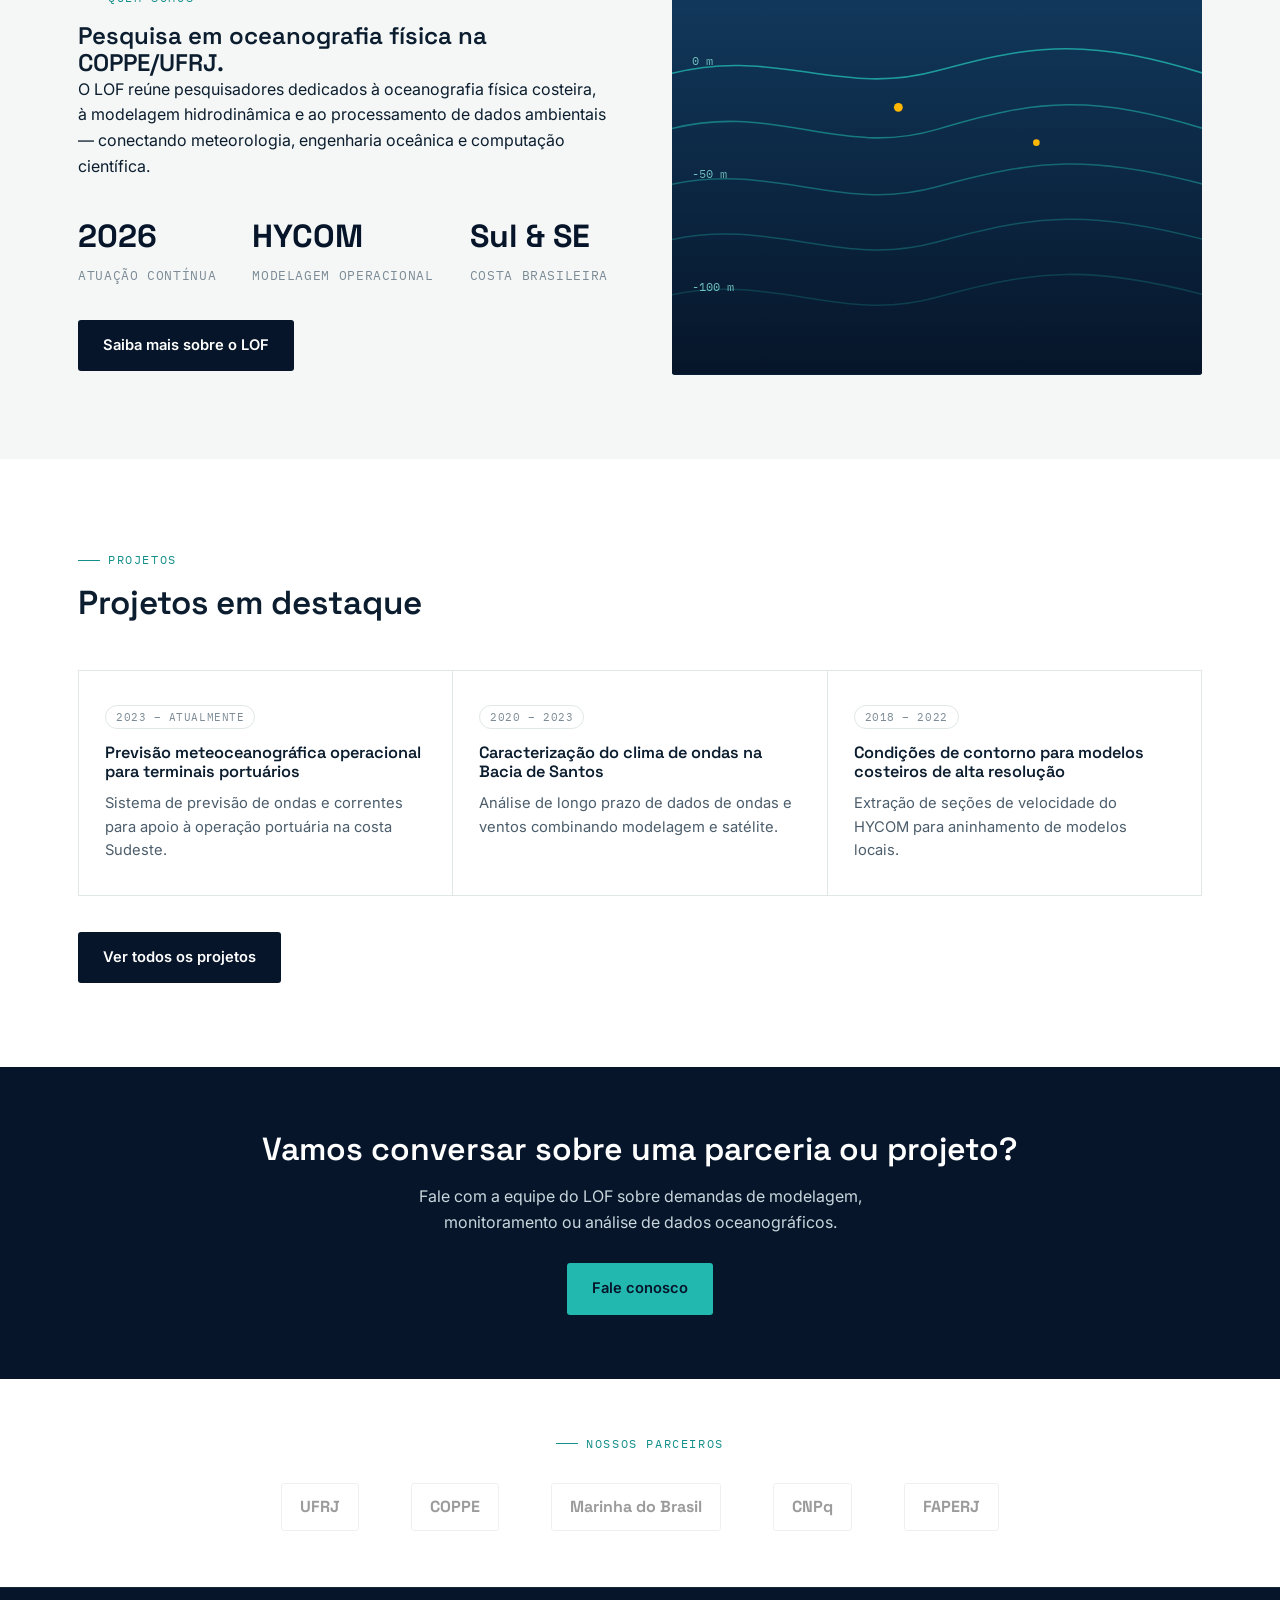
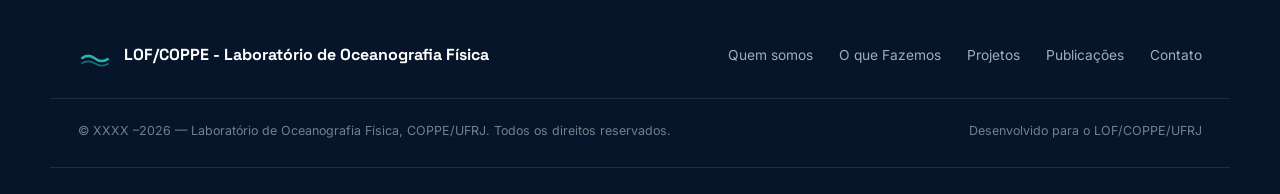
==== commit 35ab4c32: "updating logo" ====
--- a/index.html
+++ b/index.html
@@ -3,13 +3,14 @@
 <head>
   <meta charset="UTF-8" />
   <meta name="viewport" content="width=device-width, initial-scale=1.0" />
-  <link rel="icon" href="data:image/svg+xml,%3Csvg xmlns='http://www.w3.org/2000/svg' viewBox='0 0 100 100'%3E%3Crect width='100' height='100' rx='16' fill='%23061529'/%3E%3Cpath d='M10 60 Q30 45 50 60 T90 60' stroke='%2322b8b0' stroke-width='7' fill='none'/%3E%3Cpath d='M10 75 Q30 62 50 75 T90 75' stroke='%2322b8b0' stroke-width='5' fill='none' opacity='.6'/%3E%3C/svg%3E" />
+  <link rel="icon" href="logo_lof_transparent.png" />
+  <!-- <link rel="icon" href="data:image/svg+xml,%3Csvg xmlns='http://www.w3.org/2000/svg' viewBox='0 0 100 100'%3E%3Crect width='100' height='100' rx='16' fill='%23061529'/%3E%3Cpath d='M10 60 Q30 45 50 60 T90 60' stroke='%2322b8b0' stroke-width='7' fill='none'/%3E%3Cpath d='M10 75 Q30 62 50 75 T90 75' stroke='%2322b8b0' stroke-width='5' fill='none' opacity='.6'/%3E%3C/svg%3E" /> -->
   <link rel="preconnect" href="https://fonts.googleapis.com">
   <link rel="preconnect" href="https://fonts.gstatic.com" crossorigin>
   <link href="https://fonts.googleapis.com/css2?family=Space+Grotesk:wght@500;600;700&family=Inter:wght@400;500;600&family=IBM+Plex+Mono:wght@400;500&display=swap" rel="stylesheet">
   <link rel="stylesheet" href="styles.css" />
-  <title>LOF &mdash; Laborat&oacute;rio de Oceanografia F&iacute;sica | COPPE/UFRJ</title>
-  <meta name="description" content="LOF - Laborat&oacute;rio de Oceanografia F&iacute;sica da COPPE/UFRJ: hidrodin&acirc;mica costeira, modelagem HYCOM, altimetria por sat&eacute;lite e assimila&ccedil;&atilde;o de dados." />
+  <title>LOF/COPPE - Laborat&oacute;rio de Oceanografia F&iacute;sica </title>
+  <meta name="description" content="LOF/COPPE - Laborat&oacute;rio de Oceanografia F&iacute;sica da COPPE/UFRJ: hidrodin&acirc;mica costeira, modelagem HYCOM, altimetria por sat&eacute;lite e assimila&ccedil;&atilde;o de dados." />
 </head>
 <body>
   <div class="gov-bar">
@@ -24,6 +25,7 @@
   <header class="navbar">
     <div class="container">
       <a href="index.html" class="brand">
+        <!-- Colocar o icone do LOF AQUI! -->
         <svg class="mark" viewBox="0 0 40 40" fill="none" xmlns="http://www.w3.org/2000/svg">
         <rect width="40" height="40" rx="8" fill="#061529"/>
         <path d="M4 24 Q12 18 20 24 T36 24" stroke="#22b8b0" stroke-width="3" fill="none"/>
@@ -200,7 +202,7 @@
         <path d="M4 24 Q12 18 20 24 T36 24" stroke="#22b8b0" stroke-width="3" fill="none"/>
         <path d="M4 30 Q12 25 20 30 T36 30" stroke="#22b8b0" stroke-width="2" fill="none" opacity=".55"/>
       </svg>
-        LOF &mdash; Laboratório de Oceanografia Física
+        LOF/COPPE - Laboratório de Oceanografia Física
       </a>
       <nav class="footer-links">
         <a href="quem-somos.html">Quem somos</a>
@@ -211,7 +213,7 @@
       </nav>
     </div>
     <div class="container footer-bottom">
-      <span>&copy; 1970&ndash;<span data-year>2026</span> &mdash; Laboratório de Oceanografia Física, COPPE/UFRJ. Todos os direitos reservados.</span>
+      <span>&copy; XXXX &ndash;<span data-year>2026</span> &mdash; Laboratório de Oceanografia Física, COPPE/UFRJ. Todos os direitos reservados.</span>
       <span>Desenvolvido para o LOF/COPPE/UFRJ</span>
     </div>
   </footer>
--- a/styles.css
+++ b/styles.css
@@ -1,5 +1,5 @@
 /* =========================================================
-   LOF — Laboratório de Oceanografia Física — COPPE/UFRJ
+   LOF/COPPE - Laboratório de Oceanografia Física
    Design tokens
    ========================================================= */
 :root{
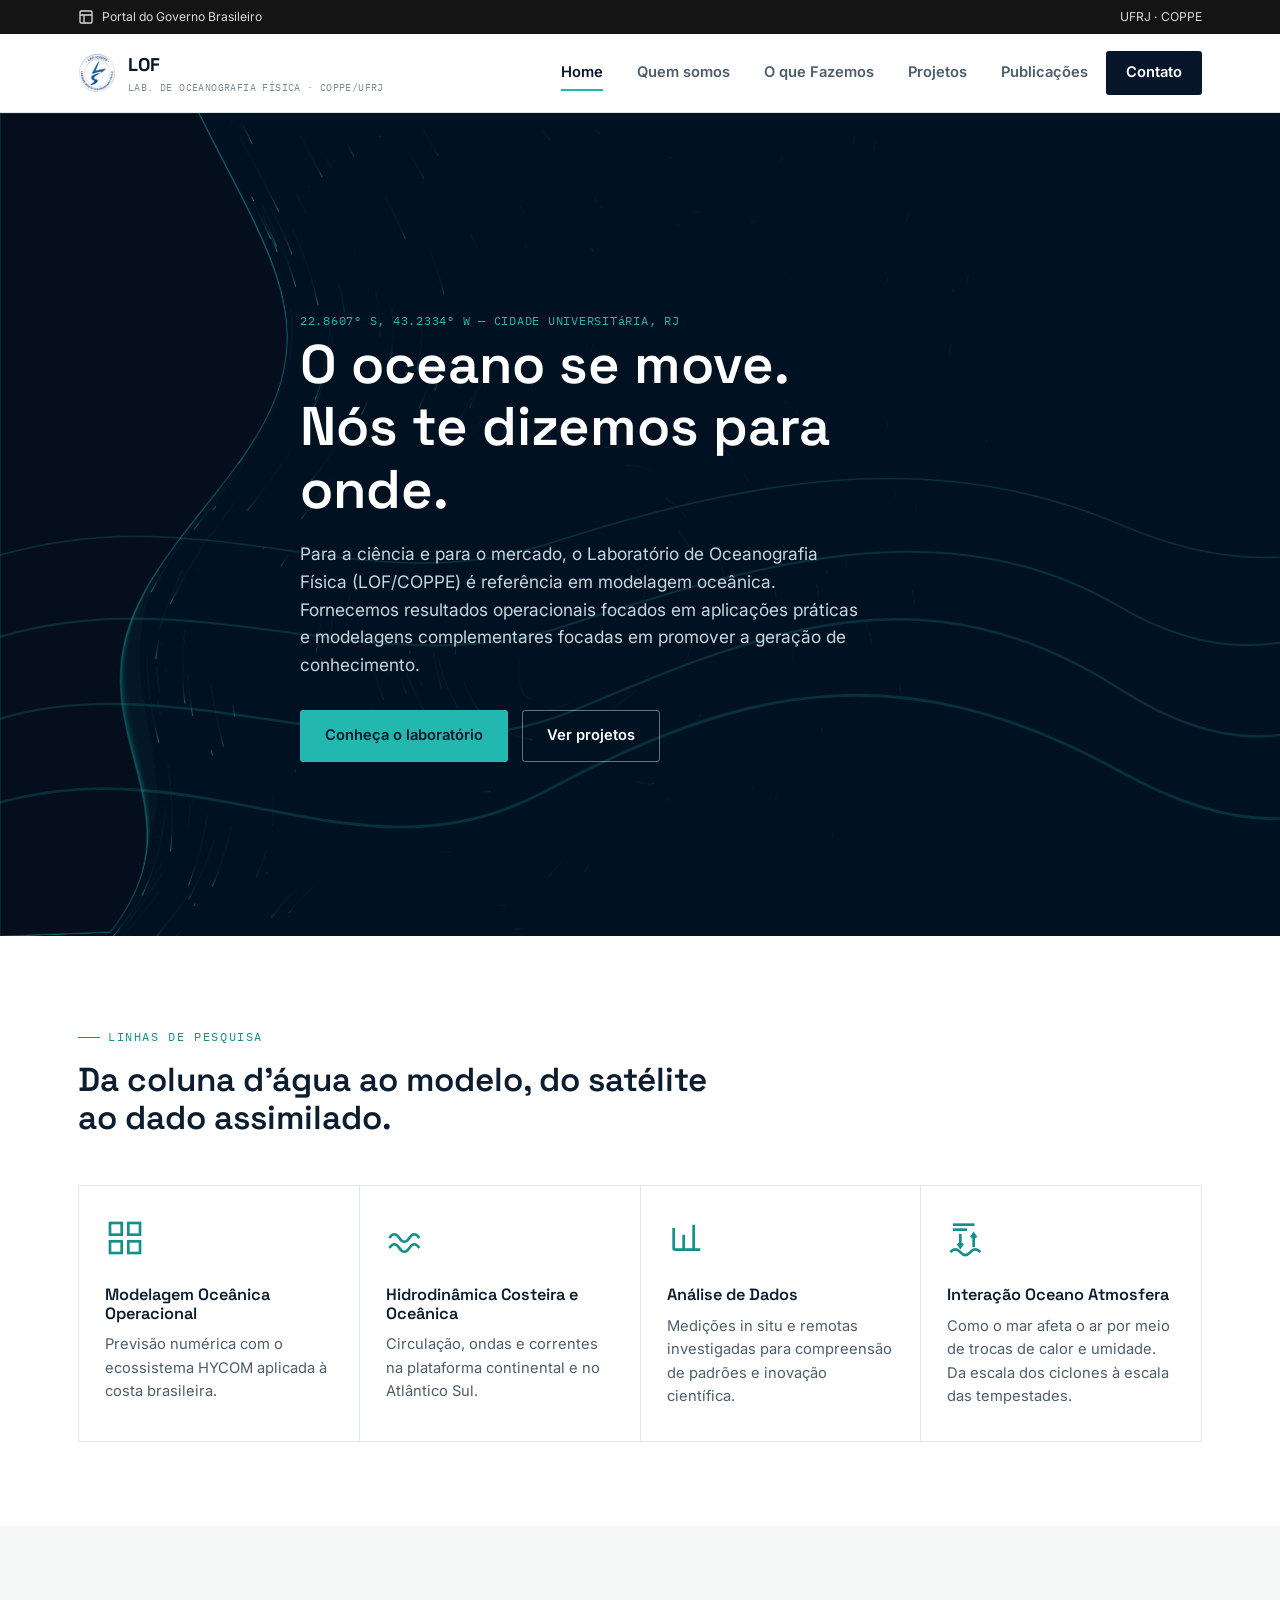
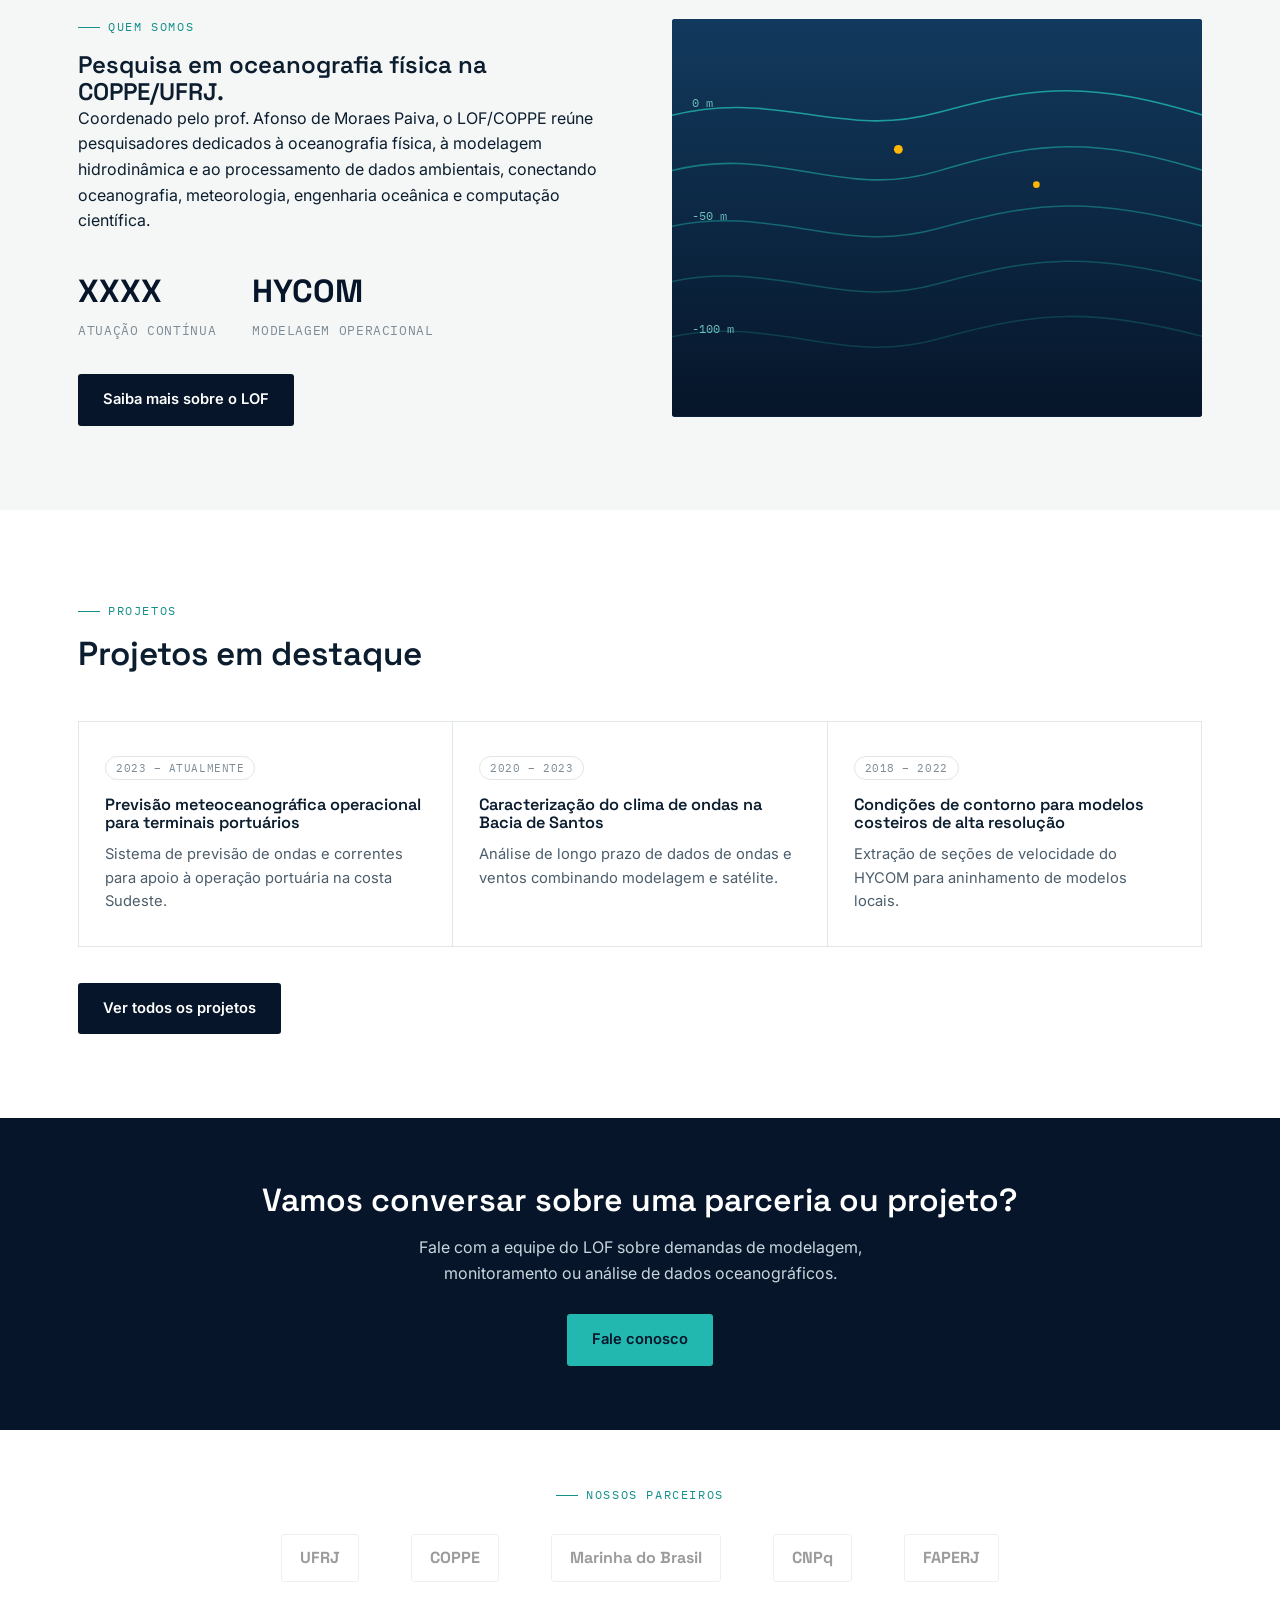
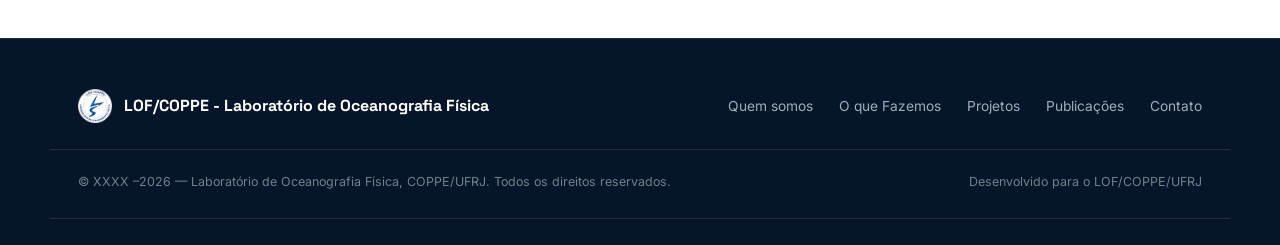
==== commit ecb39ebe: "fixing lab's logo and accentuation. Updating website's information as well" ====
--- a/index.html
+++ b/index.html
@@ -4,13 +4,12 @@
   <meta charset="UTF-8" />
   <meta name="viewport" content="width=device-width, initial-scale=1.0" />
   <link rel="icon" href="logo_lof_transparent.png" />
-  <!-- <link rel="icon" href="data:image/svg+xml,%3Csvg xmlns='http://www.w3.org/2000/svg' viewBox='0 0 100 100'%3E%3Crect width='100' height='100' rx='16' fill='%23061529'/%3E%3Cpath d='M10 60 Q30 45 50 60 T90 60' stroke='%2322b8b0' stroke-width='7' fill='none'/%3E%3Cpath d='M10 75 Q30 62 50 75 T90 75' stroke='%2322b8b0' stroke-width='5' fill='none' opacity='.6'/%3E%3C/svg%3E" /> -->
   <link rel="preconnect" href="https://fonts.googleapis.com">
   <link rel="preconnect" href="https://fonts.gstatic.com" crossorigin>
   <link href="https://fonts.googleapis.com/css2?family=Space+Grotesk:wght@500;600;700&family=Inter:wght@400;500;600&family=IBM+Plex+Mono:wght@400;500&display=swap" rel="stylesheet">
   <link rel="stylesheet" href="styles.css" />
-  <title>LOF/COPPE - Laborat&oacute;rio de Oceanografia F&iacute;sica </title>
-  <meta name="description" content="LOF/COPPE - Laborat&oacute;rio de Oceanografia F&iacute;sica da COPPE/UFRJ: hidrodin&acirc;mica costeira, modelagem HYCOM, altimetria por sat&eacute;lite e assimila&ccedil;&atilde;o de dados." />
+  <title>LOF/COPPE - Laborat&oacute;rio de Oceanografia Física </title>
+  <meta name="description" content="LOF/COPPE - Laborat&oacute;rio de Oceanografia Física da COPPE/UFRJ: hidrodinâmica costeira, modelagem HYCOM, altimetria por satélite e assimilação de dados." />
 </head>
 <body>
   <div class="gov-bar">
@@ -25,12 +24,7 @@
   <header class="navbar">
     <div class="container">
       <a href="index.html" class="brand">
-        <!-- Colocar o icone do LOF AQUI! -->
-        <svg class="mark" viewBox="0 0 40 40" fill="none" xmlns="http://www.w3.org/2000/svg">
-        <rect width="40" height="40" rx="8" fill="#061529"/>
-        <path d="M4 24 Q12 18 20 24 T36 24" stroke="#22b8b0" stroke-width="3" fill="none"/>
-        <path d="M4 30 Q12 25 20 30 T36 30" stroke="#22b8b0" stroke-width="2" fill="none" opacity=".55"/>
-      </svg>
+        <img src="logo_lof_transparent.png" alt="LOF/COPPE" class="mark" />
         <span>LOF<small>Lab. de Oceanografia Física &middot; COPPE/UFRJ</small></span>
       </a>
       <nav class="nav-links" id="nav-links">
@@ -56,11 +50,12 @@
       </svg>
     <div class="container">
       <div class="hero-inner">
-        <span class="coord">22.8607&deg; S, 43.2334&deg; W &mdash; CIDADE UNIVERSIT&Aacute;RIA, RJ</span>
-        <h1>Entendemos o oceano para prever o que ele faz a seguir.</h1>
-        <p class="lead">O LOF &mdash; Laborat&oacute;rio de Oceanografia F&iacute;sica (COPPE/UFRJ) estuda a hidrodin&acirc;mica costeira e oce&acirc;nica brasileira atrav&eacute;s de modelagem num&eacute;rica operacional, oceanografia por sat&eacute;lite e assimila&ccedil;&atilde;o de dados.</p>
+        <span class="coord">22.8607&deg; S, 43.2334&deg; W &mdash; CIDADE UNIVERSITáRIA, RJ</span>
+        <!-- Aqui tava "As correntes variam" antes -->
+        <h1>O oceano se move.<br>Nós te dizemos para onde.</h1>
+        <p class="lead">Para a ciência e para o mercado, o Laboratório de Oceanografia Física (LOF/COPPE) é referência em modelagem oceânica. Fornecemos resultados operacionais focados em aplicações práticas e modelagens complementares focadas em promover a geração de conhecimento.</p>
         <div class="btn-row">
-          <a href="quem-somos.html" class="btn btn-primary">Conhe&ccedil;a o laborat&oacute;rio</a>
+          <a href="quem-somos.html" class="btn btn-primary">Conheça o laborat&oacute;rio</a>
           <a href="projetos.html" class="btn btn-ghost">Ver projetos</a>
         </div>
       </div>
@@ -71,28 +66,36 @@
     <div class="container">
       <div class="section-head">
         <span class="eyebrow">Linhas de pesquisa</span>
-        <h2>Da coluna d&rsquo;&aacute;gua ao modelo, do sat&eacute;lite ao dado assimilado.</h2>
+        <h2>Da coluna d&rsquo;água ao modelo, do satélite ao dado assimilado.</h2>
       </div>
       <div class="grid">
         <div class="card">
+          <svg class="icon" viewBox="0 0 24 24" fill="none" stroke="currentColor" stroke-width="1.6"><rect x="3" y="3" width="7" height="7"/><rect x="14" y="3" width="7" height="7"/><rect x="3" y="14" width="7" height="7"/><rect x="14" y="14" width="7" height="7"/></svg>
+          <h3>Modelagem Oceânica Operacional</h3>
+          <p>Previsão numérica com o ecossistema HYCOM aplicada à costa brasileira.</p>
+        </div>
+        <div class="card">
           <svg class="icon" viewBox="0 0 24 24" fill="none" stroke="currentColor" stroke-width="1.6"><path d="M2 12c2-3 4-3 6 0s4 3 6 0 4-3 6 0"/><path d="M2 18c2-3 4-3 6 0s4 3 6 0 4-3 6 0"/></svg>
-          <h3>Hidrodin&acirc;mica Costeira e Oce&acirc;nica</h3>
-          <p>Circula&ccedil;&atilde;o, ondas e correntes na plataforma continental e no Atl&acirc;ntico Sul.</p>
-        </div>
-        <div class="card">
-          <svg class="icon" viewBox="0 0 24 24" fill="none" stroke="currentColor" stroke-width="1.6"><rect x="3" y="3" width="7" height="7"/><rect x="14" y="3" width="7" height="7"/><rect x="3" y="14" width="7" height="7"/><rect x="14" y="14" width="7" height="7"/></svg>
-          <h3>Modelagem Oce&acirc;nica Operacional</h3>
-          <p>Previs&atilde;o num&eacute;rica com o ecossistema HYCOM aplicada &agrave; costa brasileira.</p>
-        </div>
-        <div class="card">
-          <svg class="icon" viewBox="0 0 24 24" fill="none" stroke="currentColor" stroke-width="1.6"><circle cx="12" cy="12" r="9"/><path d="M3 12h18M12 3a15 15 0 0 1 0 18M12 3a15 15 0 0 0 0 18"/></svg>
-          <h3>Oceanografia por Sat&eacute;lite</h3>
-          <p>Altimetria e sensoriamento remoto aplicados &agrave; din&acirc;mica de mesoescala.</p>
+          <h3>Hidrodinâmica Costeira e Oceânica</h3>
+          <p>Circulação, ondas e correntes na plataforma continental e no Atlântico Sul.</p>
         </div>
         <div class="card">
           <svg class="icon" viewBox="0 0 24 24" fill="none" stroke="currentColor" stroke-width="1.6"><path d="M4 19V6M10 19V10M16 19V4M4 19h16"/></svg>
-          <h3>Assimila&ccedil;&atilde;o de Dados</h3>
-          <p>Integra&ccedil;&atilde;o de observa&ccedil;&otilde;es in situ e remotas aos modelos num&eacute;ricos.</p>
+          <h3>Análise de Dados</h3>
+          <p>Medições in situ e remotas investigadas para compreensão de padrões e inovação científica.</p>
+        </div>
+        <div class="card">
+        <svg class="icon" viewBox="0 0 24 24" fill="none" stroke="currentColor" stroke-width="1.6">
+          <path d="M3.5 4h13"/>
+          <path d="M3.5 7h8.5"/>
+          <path d="M8 9.5v8"/>
+          <path d="M6.5 15.3 8 17.5l1.5-2.2"/>
+          <path d="M16 17.5v-8"/>
+          <path d="M17.5 11.7 16 9.5l-1.5 2.2"/>
+          <path d="M2 20.5c2-2.3 4-2.3 6 0s4 2.3 6 0 4-2.3 6 0"/>
+        </svg>          
+          <h3>Interação Oceano Atmosfera</h3>
+          <p>Como o mar afeta o ar por meio de trocas de calor e umidade. Da escala dos ciclones à escala das tempestades.</p>
         </div>
       </div>
     </div>
@@ -103,12 +106,12 @@
       <div class="split">
         <div>
           <span class="eyebrow">Quem somos</span>
-          <h2>Pesquisa em oceanografia f&iacute;sica na COPPE/UFRJ.</h2>
-          <p>O LOF re&uacute;ne pesquisadores dedicados &agrave; oceanografia f&iacute;sica costeira, &agrave; modelagem hidrodin&acirc;mica e ao processamento de dados ambientais &mdash; conectando meteorologia, engenharia oce&acirc;nica e computa&ccedil;&atilde;o cient&iacute;fica.</p>
+          <h2>Pesquisa em oceanografia física na COPPE/UFRJ.</h2>
+          <p>Coordenado pelo prof. Afonso de Moraes Paiva, o LOF/COPPE reúne pesquisadores dedicados à oceanografia física, à modelagem hidrodinâmica e ao processamento de dados ambientais, conectando oceanografia, meteorologia, engenharia oceânica e computação científica.</p>
           <div class="stat-row">
-            <div class="stat"><b data-year>2026</b><span>Atua&ccedil;&atilde;o cont&iacute;nua</span></div>
+            <div class="stat"><b>XXXX</b><span>Atuação contínua</span></div>
             <div class="stat"><b>HYCOM</b><span>Modelagem operacional</span></div>
-            <div class="stat"><b>Sul &amp; SE</b><span>Costa Brasileira</span></div>
+            <!-- <div class="stat"><b>SE</b><span>Costa Brasileira</span></div> -->
           </div>
           <div class="btn-row" style="margin-top:32px;">
             <a href="quem-somos.html" class="btn btn-dark">Saiba mais sobre o LOF</a>
@@ -152,18 +155,18 @@
       <div class="grid grid-3">
         <div class="card">
           <span class="tag">2023 &ndash; atualmente</span>
-          <h3 style="margin-top:16px;">Previs&atilde;o meteoceanogr&aacute;fica operacional para terminais portu&aacute;rios</h3>
-          <p>Sistema de previs&atilde;o de ondas e correntes para apoio &agrave; opera&ccedil;&atilde;o portu&aacute;ria na costa Sudeste.</p>
+          <h3 style="margin-top:16px;">Previsão meteoceanográfica operacional para terminais portuários</h3>
+          <p>Sistema de previsão de ondas e correntes para apoio à operação portuária na costa Sudeste.</p>
         </div>
         <div class="card">
           <span class="tag">2020 &ndash; 2023</span>
-          <h3 style="margin-top:16px;">Caracteriza&ccedil;&atilde;o do clima de ondas na Bacia de Santos</h3>
-          <p>An&aacute;lise de longo prazo de dados de ondas e ventos combinando modelagem e sat&eacute;lite.</p>
+          <h3 style="margin-top:16px;">Caracterização do clima de ondas na Bacia de Santos</h3>
+          <p>Análise de longo prazo de dados de ondas e ventos combinando modelagem e satélite.</p>
         </div>
         <div class="card">
           <span class="tag">2018 &ndash; 2022</span>
-          <h3 style="margin-top:16px;">Condi&ccedil;&otilde;es de contorno para modelos costeiros de alta resolu&ccedil;&atilde;o</h3>
-          <p>Extra&ccedil;&atilde;o de se&ccedil;&otilde;es de velocidade do HYCOM para aninhamento de modelos locais.</p>
+          <h3 style="margin-top:16px;">Condições de contorno para modelos costeiros de alta resolução</h3>
+          <p>Extração de seções de velocidade do HYCOM para aninhamento de modelos locais.</p>
         </div>
       </div>
       <div class="btn-row" style="margin-top:36px;">
@@ -175,7 +178,7 @@
   <section class="cta-band">
     <div class="container">
       <h2>Vamos conversar sobre uma parceria ou projeto?</h2>
-      <p>Fale com a equipe do LOF sobre demandas de modelagem, monitoramento ou an&aacute;lise de dados oceanogr&aacute;ficos.</p>
+      <p>Fale com a equipe do LOF sobre demandas de modelagem, monitoramento ou análise de dados oceanográficos.</p>
       <div class="btn-row">
         <a href="#" class="btn btn-primary" data-open-contact>Fale conosco</a>
       </div>
@@ -197,11 +200,7 @@
   <footer class="footer">
     <div class="container">
       <a href="index.html" class="flogo">
-        <svg class="mark" viewBox="0 0 40 40" fill="none" xmlns="http://www.w3.org/2000/svg">
-        <rect width="40" height="40" rx="8" fill="#061529"/>
-        <path d="M4 24 Q12 18 20 24 T36 24" stroke="#22b8b0" stroke-width="3" fill="none"/>
-        <path d="M4 30 Q12 25 20 30 T36 30" stroke="#22b8b0" stroke-width="2" fill="none" opacity=".55"/>
-      </svg>
+        <img src="logo_lof_transparent.png" alt="LOF/COPPE" class="mark" />
         LOF/COPPE - Laboratório de Oceanografia Física
       </a>
       <nav class="footer-links">
@@ -228,12 +227,12 @@
       <div class="drawer-body">
         <div class="contact-line"><svg viewBox="0 0 24 24" fill="none" stroke="currentColor" stroke-width="1.8"><path d="M3 6h18v12H3z"/><path d="M3 7l9 6 9-6"/></svg><span>lof@oceanica.ufrj.br</span></div>
         <div class="contact-line"><svg viewBox="0 0 24 24" fill="none" stroke="currentColor" stroke-width="1.8"><path d="M6 3h4l2 5-2.5 1.5a11 11 0 0 0 5 5L16 12l5 2v4a2 2 0 0 1-2 2A16 16 0 0 1 4 5a2 2 0 0 1 2-2z"/></svg><span>+55 21 XXXXX-XXXX</span></div>
-        <div class="contact-line"><svg viewBox="0 0 24 24" fill="none" stroke="currentColor" stroke-width="1.8"><path d="M12 21s7-7.2 7-12a7 7 0 1 0-14 0c0 4.8 7 12 7 12z"/><circle cx="12" cy="9" r="2.4"/></svg><span>Av. Athos da Silveira Ramos, Centro de Tecnologia, Bloco C, Sala 209 Mezanino &ndash; Cidade Universit&aacute;ria &ndash; Ilha do Fund&atilde;o<br/>Rio de Janeiro / RJ &ndash; Brasil &ndash; CEP 21941-611</span></div>
+        <div class="contact-line"><svg viewBox="0 0 24 24" fill="none" stroke="currentColor" stroke-width="1.8"><path d="M12 21s7-7.2 7-12a7 7 0 1 0-14 0c0 4.8 7 12 7 12z"/><circle cx="12" cy="9" r="2.4"/></svg><span>Av. Athos da Silveira Ramos, Centro de Tecnologia, Bloco C, Sala 209 Mezanino &ndash; Cidade Universitária &ndash; Ilha do Fundão<br/>Rio de Janeiro / RJ &ndash; Brasil &ndash; CEP 21941-611</span></div>
 
         <div class="map-embed-wrap">
           <iframe class="map-embed" loading="lazy" referrerpolicy="no-referrer-when-downgrade"
             src="https://www.google.com/maps?q=COPPE+UFRJ+Cidade+Universit%C3%A1ria+Ilha+do+Fund%C3%A3o+Rio+de+Janeiro&output=embed"
-            title="Mapa de localiza&ccedil;&atilde;o do LOF &mdash; COPPE/UFRJ"></iframe>
+            title="Mapa de localização do LOF/COPPE - Laborat&oacute;rio de Oceanografia Física"></iframe>
         </div>
         OBS: TEM QUE CRIAR O LOF NO GOOGLE MAPS.
 
--- a/styles.css
+++ b/styles.css
@@ -109,6 +109,7 @@
 }
 .brand .mark{
   width:38px; height:38px; flex:none;
+  object-fit:contain;
 }
 .brand small{
   display:block;
@@ -559,7 +560,7 @@
   padding-bottom:26px; border-bottom:1px solid rgba(255,255,255,.1);
 }
 .footer .flogo{ display:flex; align-items:center; gap:12px; color:#fff; font-family:var(--f-display); font-weight:700; }
-.footer .flogo .mark{ width:34px; height:34px; }
+.footer .flogo .mark{ width:34px; height:34px; object-fit:contain; }
 .footer-links{ display:flex; gap:26px; flex-wrap:wrap; }
 .footer-links a{ font-size:.86rem; color:#9fb0b8; }
 .footer-links a:hover{ color:#fff; }
